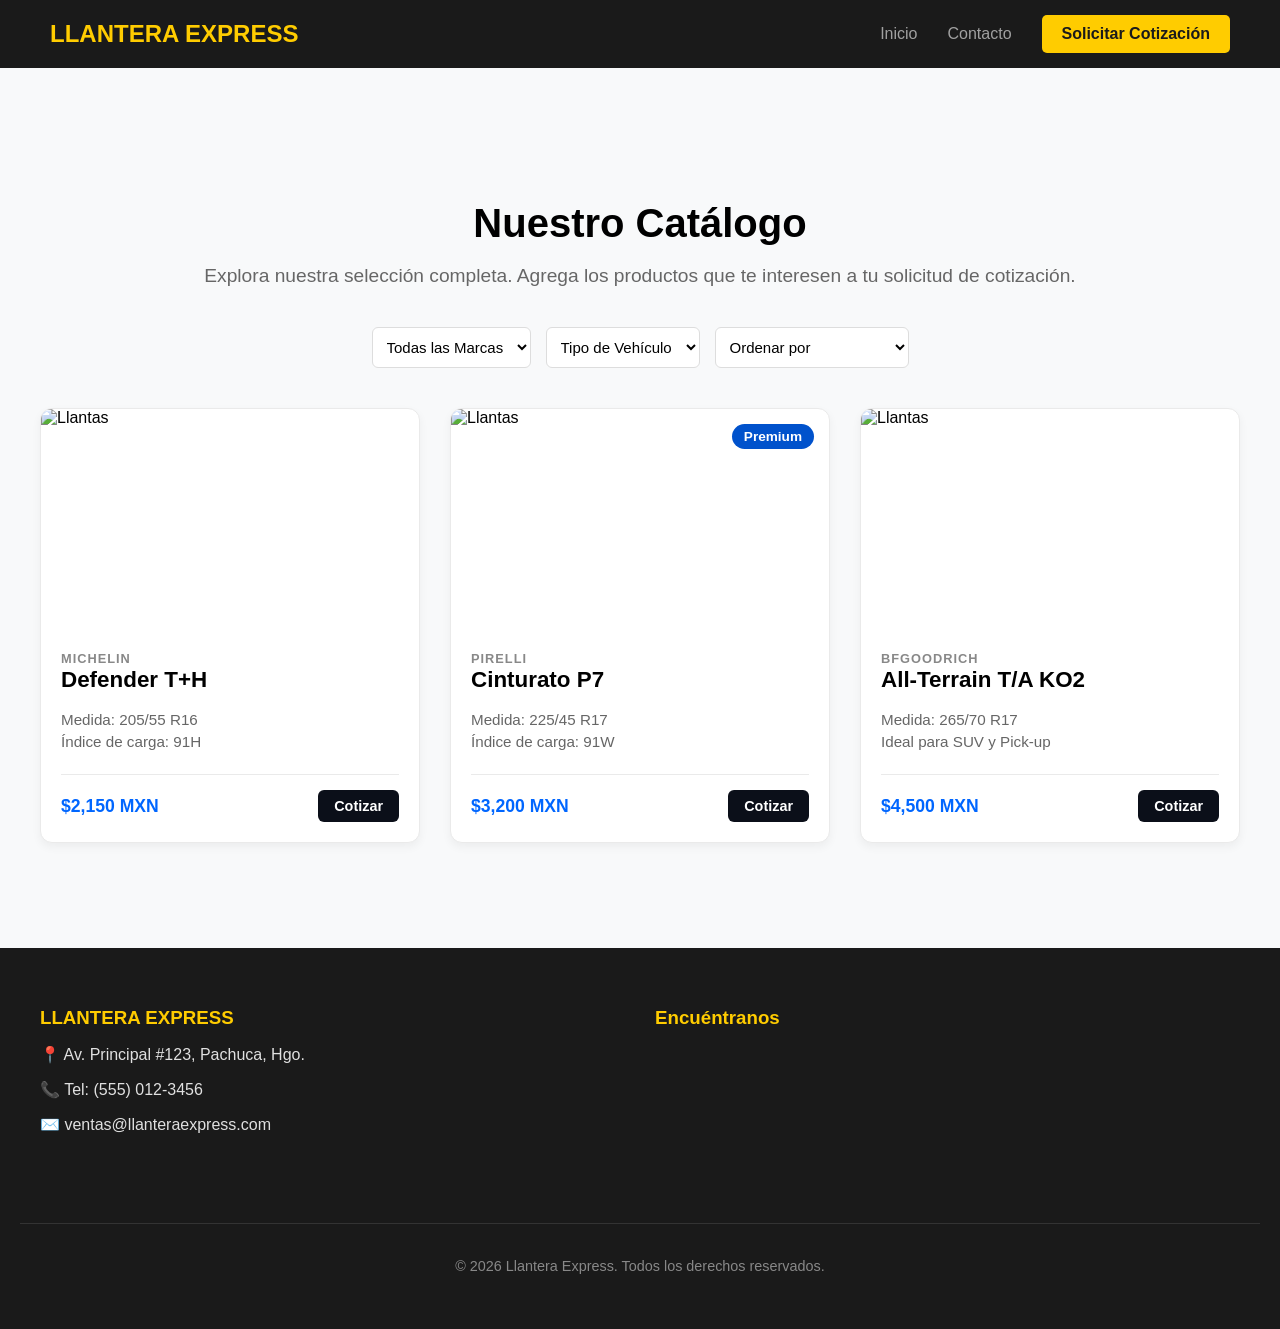
==== catalogo.html @ 2b2d165e "1.1 version" ====
<!DOCTYPE html>
<html lang="es">
<head>
    <meta charset="UTF-8">
    <meta name="viewport" content="width=device-width, initial-scale=1.0">
    <title>Catálogo Completo | Llantera Express</title>
    <link rel="stylesheet" href="style.css">
</head>
<body>

    <header>
        <div class="logo">LLANTERA EXPRESS</div>
        <nav>
            <a href="index.html" class="link-menu">Inicio</a>
            <a href="#contacto" class="link-menu">Contacto</a>
            <a href="cotizaciones.html" class="btn-cotizar">Solicitar Cotización</a>
        </nav>
    </header>

    <section class="pagina-catalogo">
        <div class="catalogo-header">
            <h2>Nuestro Catálogo</h2>
            <p>Explora nuestra selección completa. Agrega los productos que te interesen a tu solicitud de cotización.</p>
        </div>

        <div class="filtros-catalogo">
            <select><option>Todas las Marcas</option><option>Michelin</option><option>Pirelli</option></select>
            <select><option>Tipo de Vehículo</option><option>Auto</option><option>Camioneta</option></select>
            <select><option>Ordenar por</option><option>Precio: Menor a Mayor</option><option>Precio: Mayor a Menor</option></select>
        </div>

        <div class="grid-tarjetas">
            <div class="tarjeta">
                <div class="imagen-contenedor">
                    <img src="https://images.unsplash.com/photo-1578844251758-2f71da64c96f?ixlib=rb-1.2.1&auto=format&fit=crop&w=600&q=80" alt="Llantas">
                </div>
                <div class="contenido-tarjeta">
                    <span class="marca-texto">MICHELIN</span>
                    <h3>Defender T+H</h3>
                    <p>Medida: 205/55 R16<br>Índice de carga: 91H</p>
                    <div class="precio-accion">
                        <span class="precio">$2,150 MXN</span>
                        <a href="cotizaciones.html" class="btn-detalles">Cotizar</a>
                    </div>
                </div>
            </div>

            <div class="tarjeta">
                <div class="imagen-contenedor">
                    <span class="etiqueta premium">Premium</span>
                    <img src="https://images.unsplash.com/photo-1549491682-996b0200557b?ixlib=rb-1.2.1&auto=format&fit=crop&w=600&q=80" alt="Llantas">
                </div>
                <div class="contenido-tarjeta">
                    <span class="marca-texto">PIRELLI</span>
                    <h3>Cinturato P7</h3>
                    <p>Medida: 225/45 R17<br>Índice de carga: 91W</p>
                    <div class="precio-accion">
                        <span class="precio">$3,200 MXN</span>
                        <a href="cotizaciones.html" class="btn-detalles">Cotizar</a>
                    </div>
                </div>
            </div>

            <div class="tarjeta">
                <div class="imagen-contenedor">
                    <img src="https://images.unsplash.com/photo-1541443131876-44b03de101c5?ixlib=rb-1.2.1&auto=format&fit=crop&w=600&q=80" alt="Llantas">
                </div>
                <div class="contenido-tarjeta">
                    <span class="marca-texto">BFGOODRICH</span>
                    <h3>All-Terrain T/A KO2</h3>
                    <p>Medida: 265/70 R17<br>Ideal para SUV y Pick-up</p>
                    <div class="precio-accion">
                        <span class="precio">$4,500 MXN</span>
                        <a href="cotizaciones.html" class="btn-detalles">Cotizar</a>
                    </div>
                </div>
            </div>
            
            </div>
    </section>

    <footer id="contacto">
        <div class="footer-contenido">
            <div class="footer-info">
                <h3>LLANTERA EXPRESS</h3>
                <p>📍 Av. Principal #123, Pachuca, Hgo.</p>
                <p>📞 Tel: (555) 012-3456</p>
                <p>✉️ ventas@llanteraexpress.com</p>
            </div>
            <div class="footer-mapa">
                <h3>Encuéntranos</h3>
                <iframe src="https://www.google.com/maps/embed?pb=!1m18!1m12!1m3!1d119981.38531765103!2d-98.83594830303896!3d20.103551573210464!2m3!1f0!2f0!3f0!3m2!1i1024!2i768!4f13.1!3m3!1m2!1s0x85d109d9369bca93%3A0xcf91a5fbcf6953ed!2sPachuca%20de%20Soto%2C%20Hgo.!5e0!3m2!1ses!2smx!4v1709660000000!5m2!1ses!2smx" width="100%" height="150" style="border:0; border-radius:8px;" allowfullscreen="" loading="lazy"></iframe>
            </div>
        </div>
        <div class="footer-bottom">
            <p>© 2026 Llantera Express. Todos los derechos reservados.</p>
        </div>
    </footer>

</body>
</html>
---- style.css ----
/* --- ESTILOS GENERALES Y HERO --- */
body { 
    margin: 0; 
    font-family: 'Segoe UI', Tahoma, Geneva, Verdana, sans-serif; 
}

header { 
    background-color: #1a1a1a; 
    color: white; 
    padding: 15px 50px; 
    display: flex; 
    justify-content: space-between; 
    align-items: center; 
}

.logo { font-size: 24px; font-weight: bold; color: #ffcc00; }
/* Estilos del botón de cotizar en el encabezado */
.btn-cotizar { 
    background-color: #ffcc00; 
    color: #1a1a1a; 
    padding: 10px 20px; 
    text-decoration: none; 
    font-weight: bold; 
    border-radius: 5px; 
    transition: background-color 0.3s ease;
}

.btn-cotizar:hover {
    background-color: #e6b800; /* Se pone un poco más oscuro al pasar el mouse */
}
.hero {
    background: linear-gradient(rgba(0, 0, 0, 0.7), rgba(0, 0, 0, 0.7)), url('https://images.unsplash.com/photo-1580273916550-e323be2ae537?ixlib=rb-1.2.1&auto=format&fit=crop&w=1920&q=80') center/cover;
    height: 80vh;
    display: flex;
    justify-content: center;
    align-items: center;
    color: white;
    text-align: center;
}

/* --- COMPORTAMIENTO DE LA PÁGINA --- */
/* Esto hace que el salto a las secciones sea un deslizamiento suave y no de golpe */
html {
    scroll-behavior: smooth;
}

/* --- ESTILOS DEL MENÚ DE NAVEGACIÓN --- */
header nav {
    display: flex;
    align-items: center;
    gap: 30px; /* Separa los elementos del menú */
}

/* Letras grises para Catálogo y Contacto */
.link-menu {
    color: #a0a0a0; /* Color gris */
    text-decoration: none;
    font-size: 1rem;
    font-weight: 500;
    transition: color 0.3s ease;
}

/* Efecto al pasar el mouse (se ilumina en blanco) */
.link-menu:hover {
    color: #ffffff;
}

.hero h1 { font-size: 3rem; margin-bottom: 10px; }

/* --- ESTILOS DE LA CINTA DE OFERTAS --- */
.cinta-ofertas {
    background-color: #e60000; /* Rojo que combina con tu botón de búsqueda */
    color: white;
    padding: 12px 0;
    overflow: hidden; /* Oculta el texto que se sale de la pantalla */
    position: relative;
    white-space: nowrap; /* Evita que el texto salte a la siguiente línea */
    box-shadow: 0 4px 6px rgba(0,0,0,0.1);
    z-index: 10; /* Asegura que la sombra se vea sobre el catálogo */
}

.cinta-track {
    display: inline-flex;
    gap: 80px; /* Espacio de separación entre cada anuncio */
    /* La animación dura 25 segundos, velocidad constante, y se repite infinitamente */
    animation: scrollCinta 25s linear infinite;
}

.oferta-item {
    font-size: 1.1rem;
    font-weight: 600;
    letter-spacing: 0.5px;
}

/* Pausar la animación si el usuario pone el mouse encima para leer con calma */
.cinta-ofertas:hover .cinta-track {
    animation-play-state: paused;
}

/* Animación de desplazamiento continuo */
@keyframes scrollCinta {
    0% { transform: translateX(0); }
    100% { transform: translateX(-50%); } 
    /* Se mueve exactamente el 50% (el primer grupo) para reiniciar el bucle sin que se note */
}

.buscador-llantas {
    background-color: white;
    padding: 20px;
    border-radius: 8px;
    display: flex;
    gap: 15px;
    margin-top: 30px;
    box-shadow: 0 4px 15px rgba(0,0,0,0.2);
    justify-content: center;
}

.buscador-llantas select, .buscador-llantas button {
    padding: 10px;
    font-size: 16px;
    border: 1px solid #ccc;
    border-radius: 4px;
}

.buscador-llantas button {
    background-color: #e60000;
    color: white;
    border: none;
    cursor: pointer;
    font-weight: bold;
}

/* --- ESTILOS DEL CATÁLOGO (ESTO REPARA LA VISTA) --- */
.catalogo {
    padding: 60px 20px;
    background-color: #f8f9fa; /* Fondo gris claro */
    color: #333;
}

.catalogo-header {
    text-align: center;
    margin-bottom: 40px;
}

.catalogo-header h2 {
    font-size: 2.5rem;
    margin-bottom: 10px;
}

.catalogo-header p {
    font-size: 1.2rem;
    color: #666;
}

/* Sistema de cuadrícula para las tarjetas */
.grid-tarjetas {
    display: grid;
    grid-template-columns: repeat(auto-fit, minmax(300px, 1fr));
    gap: 30px;
    max-width: 1200px;
    margin: 0 auto;
}

/* Diseño de cada tarjeta */
.tarjeta {
    background-color: white;
    border-radius: 12px;
    box-shadow: 0 4px 10px rgba(0,0,0,0.05); /* Sombra suave */
    overflow: hidden; /* Para los bordes redondeados */
    border: 1px solid #eaeaea;
    transition: transform 0.3s;
}

.tarjeta:hover {
    transform: translateY(-5px); /* Pequeño efecto al pasar el ratón */
    box-shadow: 0 8px 20px rgba(0,0,0,0.1);
}

.imagen-contenedor {
    position: relative;
    height: 220px;
}

.imagen-contenedor img {
    width: 100%;
    height: 100%;
    object-fit: cover; /* Para que la imagen no se deforme */
}

/* Etiquetas sobre las imágenes */
.etiqueta {
    position: absolute;
    top: 15px;
    right: 15px;
    color: white;
    padding: 5px 12px;
    border-radius: 20px;
    font-size: 0.85rem;
    font-weight: bold;
}

.popular { background-color: #0066ff; }
.premium { background-color: #0052cc; }
.valor { background-color: #0047b3; }

.contenido-tarjeta {
    padding: 20px;
}

.contenido-tarjeta h3 {
    margin: 0 0 10px 0;
    font-size: 1.4rem;
}

.contenido-tarjeta p {
    color: #666;
    font-size: 0.95rem;
    line-height: 1.5;
    margin-bottom: 20px;
    min-height: 45px; /* Altura mínima para alinear los precios */
}

.precio-accion {
    display: flex;
    justify-content: space-between;
    align-items: center;
    border-top: 1px solid #eaeaea;
    padding-top: 15px;
}

.precio {
    color: #0066ff;
    font-size: 1.1rem;
    font-weight: bold;
}

.btn-detalles {
    background-color: #0b0f19; /* Botón oscuro como en tu imagen */
    color: white;
    text-decoration: none;
    padding: 8px 16px;
    border-radius: 6px;
    font-weight: bold;
    font-size: 0.9rem;
}

/* --- ESTILOS DEL FOOTER --- */
footer {
    background-color: #1a1a1a;
    color: #e0e0e0;
    padding: 40px 20px;
}

.footer-contenido {
    display: grid;
    grid-template-columns: repeat(auto-fit, minmax(250px, 1fr));
    gap: 30px;
    max-width: 1200px;
    margin: 0 auto;
}

.footer-contenido h3 { color: #ffcc00; margin-bottom: 10px; }

.footer-bottom {
    text-align: center;
    border-top: 1px solid #333;
    padding-top: 20px;
    font-size: 0.9rem;
    color: #888;
    margin-top: 30px;
}

/* --- ESTILOS DE "POR QUÉ ELEGIRNOS" --- */
.por-que-elegirnos {
    background-color: #0052cc; /* Color azul adaptado a tu paleta */
    color: white;
    padding: 70px 20px;
    text-align: center;
}

.por-que-header {
    margin-bottom: 50px;
}

.por-que-header h2 {
    font-size: 2.5rem;
    margin-bottom: 10px;
    margin-top: 0;
}

.por-que-header p {
    font-size: 1.2rem;
    opacity: 0.9;
    margin: 0;
}

.grid-ventajas {
    display: grid;
    grid-template-columns: repeat(auto-fit, minmax(220px, 1fr));
    gap: 40px;
    max-width: 1200px;
    margin: 0 auto;
}

.ventaja {
    display: flex;
    flex-direction: column;
    align-items: center;
}

.icono-ventaja {
    background-color: rgba(255, 255, 255, 0.15); /* Círculo de fondo semitransparente */
    width: 80px;
    height: 80px;
    border-radius: 50%;
    display: flex;
    justify-content: center;
    align-items: center;
    margin-bottom: 20px;
    transition: transform 0.3s;
}

.ventaja:hover .icono-ventaja {
    transform: scale(1.1); /* Efecto de que el icono crece un poco al pasar el mouse */
    background-color: rgba(255, 255, 255, 0.25);
}

.icono-ventaja svg {
    width: 36px;
    height: 36px;
    color: white;
}

.ventaja h3 {
    font-size: 1.3rem;
    margin-bottom: 15px;
    margin-top: 0;
}

.ventaja p {
    font-size: 0.95rem;
    line-height: 1.6;
    opacity: 0.85;
    margin: 0;
}

/* --- ESTILOS EXCLUSIVOS PARA LA PÁGINA DEL CATÁLOGO --- */
.pagina-catalogo {
    padding: 100px 20px 60px 20px; /* Un poco más de espacio arriba porque no hay imagen de fondo (Hero) */
    background-color: #f8f9fa;
    min-height: 80vh;
}

.filtros-catalogo {
    display: flex;
    justify-content: center;
    gap: 15px;
    margin-bottom: 40px;
    flex-wrap: wrap; /* Para que se adapte en celulares */
}

.filtros-catalogo select {
    padding: 10px;
    font-size: 15px;
    border: 1px solid #ddd;
    border-radius: 6px;
    background-color: white;
    cursor: pointer;
}

.marca-texto {
    font-size: 0.8rem;
    color: #888;
    font-weight: bold;
    letter-spacing: 1px;
    text-transform: uppercase;
}

/* --- ESTILOS DE LA PÁGINA DE COTIZACIÓN --- */
.pagina-cotizacion {
    padding: 80px 20px;
    background-color: #f8f9fa;
    min-height: 80vh;
    display: flex;
    justify-content: center;
    align-items: center;
}

.contenedor-formulario {
    background-color: white;
    border-radius: 12px;
    box-shadow: 0 10px 30px rgba(0,0,0,0.08);
    display: grid;
    grid-template-columns: 1fr 1.2fr; /* El formulario es un poquito más ancho que la info */
    max-width: 1000px;
    width: 100%;
    overflow: hidden; /* Mantiene los bordes redondeados */
}

/* Panel Oscuro (Izquierdo) */
.info-cotizacion {
    background-color: #1a1a1a;
    color: white;
    padding: 50px 40px;
}

.info-cotizacion h2 {
    color: #ffcc00;
    font-size: 2.2rem;
    margin-top: 0;
    margin-bottom: 20px;
}

.info-cotizacion p {
    font-size: 1.05rem;
    line-height: 1.6;
    color: #e0e0e0;
}

.lista-ventajas {
    list-style: none;
    padding: 0;
    margin-top: 30px;
}

.lista-ventajas li {
    margin-bottom: 15px;
    font-size: 1.05rem;
    color: #f0f0f0;
}

/* Panel Blanco (Derecho - Formulario) */
.formulario {
    padding: 50px 40px;
}

.grupo-input {
    margin-bottom: 20px;
}

.fila-inputs {
    display: grid;
    grid-template-columns: 1fr 1fr;
    gap: 20px;
}

.grupo-input label {
    display: block;
    margin-bottom: 8px;
    font-weight: 600;
    color: #333;
    font-size: 0.9rem;
}

.grupo-input input,
.grupo-input textarea {
    width: 100%;
    padding: 12px;
    border: 1px solid #ccc;
    border-radius: 6px;
    font-size: 1rem;
    font-family: inherit; /* Para que use la misma fuente de la página */
    box-sizing: border-box; /* Evita que el input se salga del borde */
    transition: border-color 0.3s;
}

/* Efecto cuando el usuario está escribiendo */
.grupo-input input:focus,
.grupo-input textarea:focus {
    outline: none;
    border-color: #0052cc;
    box-shadow: 0 0 0 3px rgba(0, 82, 204, 0.1);
}

.btn-enviar-form {
    background-color: #e60000;
    color: white;
    border: none;
    padding: 15px 25px;
    font-size: 1.1rem;
    font-weight: bold;
    border-radius: 6px;
    cursor: pointer;
    width: 100%;
    transition: background-color 0.3s;
    margin-top: 10px;
}

.btn-enviar-form:hover {
    background-color: #cc0000;
}

/* Diseño Responsivo (Para que se acomode en celulares) */
@media (max-width: 768px) {
    .contenedor-formulario {
        grid-template-columns: 1fr; /* Una columna en lugar de dos */
    }
    .fila-inputs {
        grid-template-columns: 1fr; /* Los inputs de correo y tel se apilan */
    }
    .info-cotizacion {
        padding: 40px 20px;
    }
    .formulario {
        padding: 40px 20px;
    }
}
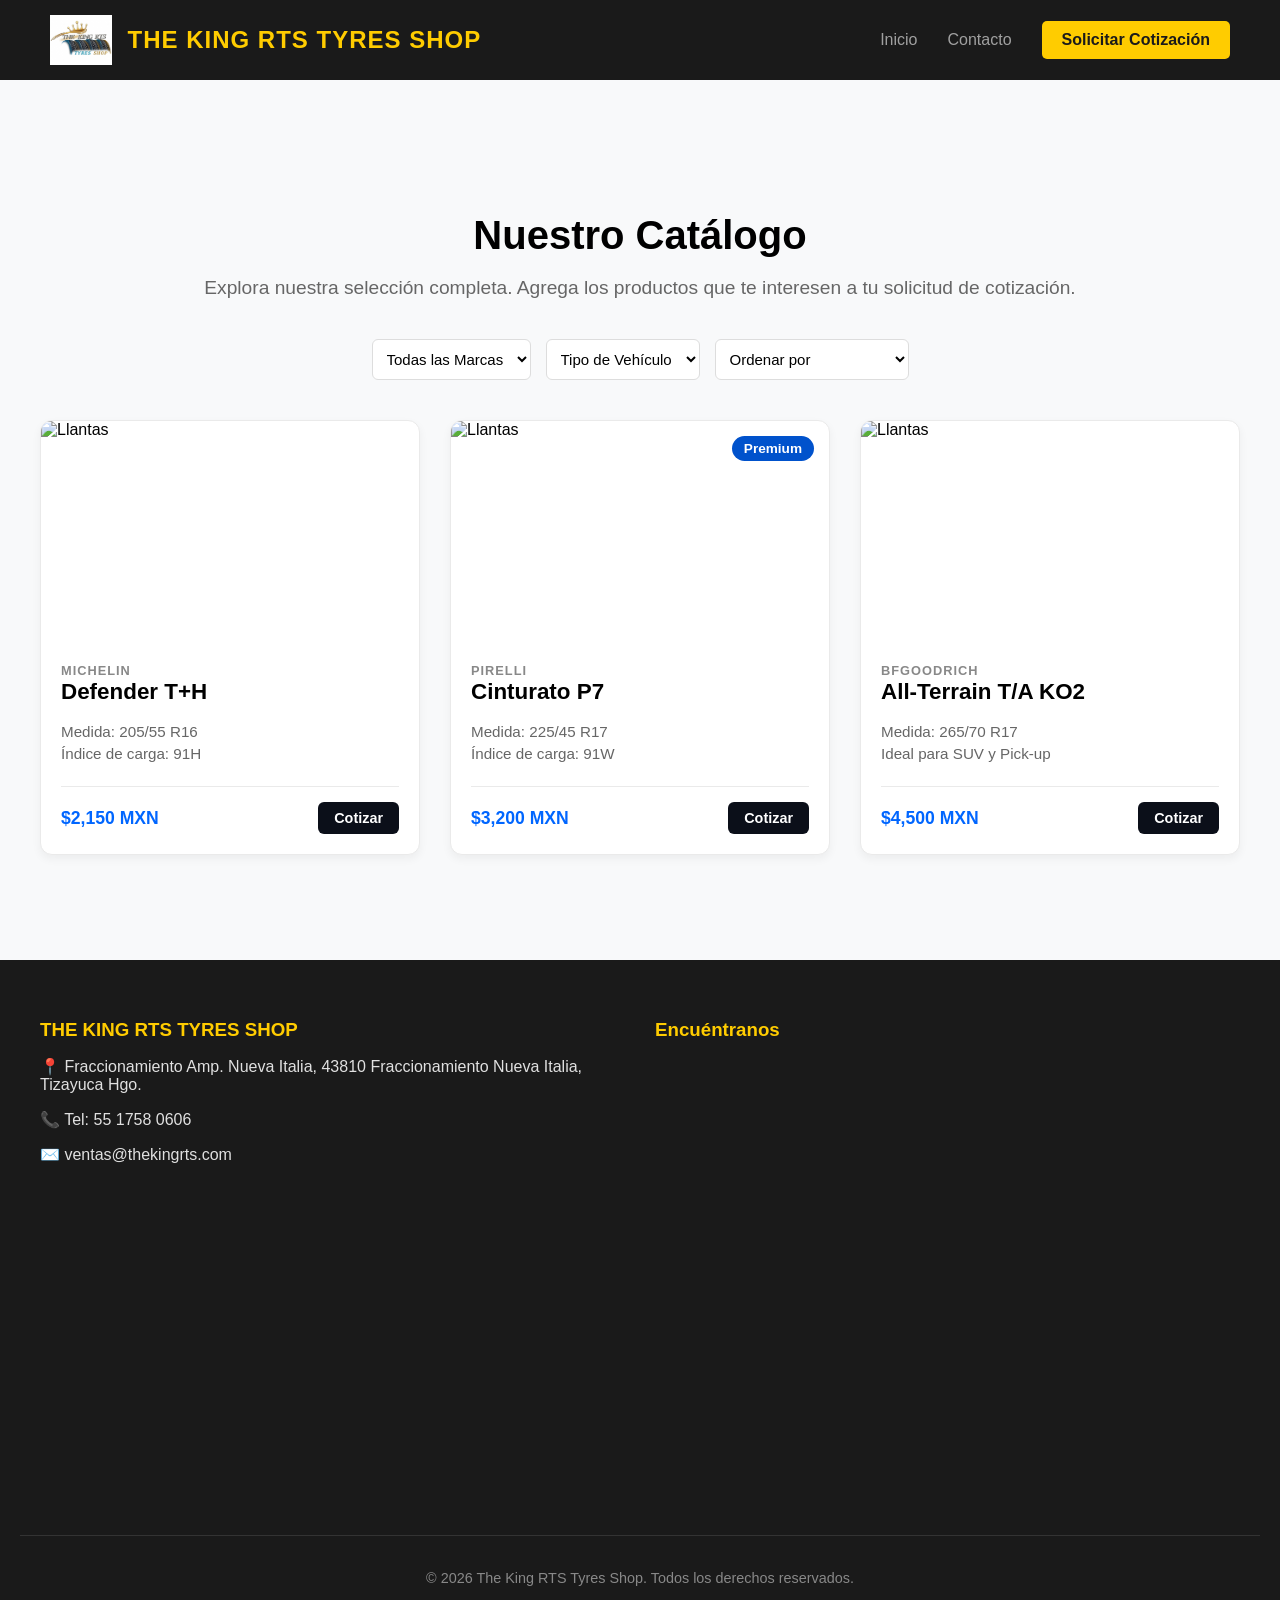
==== commit 1f18a491: "1.2 version" ====
--- a/catalogo.html
+++ b/catalogo.html
@@ -3,13 +3,19 @@
 <head>
     <meta charset="UTF-8">
     <meta name="viewport" content="width=device-width, initial-scale=1.0">
-    <title>Catálogo Completo | Llantera Express</title>
+    <title>Catálogo Completo | THE KING RTS TYRES SHOP</title>
+    
+    <link rel="icon" href="scr/images/logo.png" type="image/png">
+    
     <link rel="stylesheet" href="style.css">
 </head>
 <body>
 
     <header>
-        <div class="logo">LLANTERA EXPRESS</div>
+        <div class="logo-contenedor">
+            <img src="scr/images/logo.png" alt="Logo The King RTS" class="logo-img">
+            <span class="logo-texto">THE KING RTS TYRES SHOP</span>
+        </div>
         <nav>
             <a href="index.html" class="link-menu">Inicio</a>
             <a href="#contacto" class="link-menu">Contacto</a>
@@ -76,24 +82,23 @@
                 </div>
             </div>
             
-            </div>
+        </div>
     </section>
 
-    <footer id="contacto">
+    <footer id="contacto">        
         <div class="footer-contenido">
             <div class="footer-info">
-                <h3>LLANTERA EXPRESS</h3>
-                <p>📍 Av. Principal #123, Pachuca, Hgo.</p>
-                <p>📞 Tel: (555) 012-3456</p>
-                <p>✉️ ventas@llanteraexpress.com</p>
+                <h3>THE KING RTS TYRES SHOP</h3>
+                <p>📍 Fraccionamiento Amp. Nueva Italia, 43810 Fraccionamiento Nueva Italia, Tizayuca Hgo.</p>
+                <p>📞 Tel: 55 1758 0606</p>
+                <p>✉️ ventas@thekingrts.com</p>
             </div>
             <div class="footer-mapa">
                 <h3>Encuéntranos</h3>
-                <iframe src="https://www.google.com/maps/embed?pb=!1m18!1m12!1m3!1d119981.38531765103!2d-98.83594830303896!3d20.103551573210464!2m3!1f0!2f0!3f0!3m2!1i1024!2i768!4f13.1!3m3!1m2!1s0x85d109d9369bca93%3A0xcf91a5fbcf6953ed!2sPachuca%20de%20Soto%2C%20Hgo.!5e0!3m2!1ses!2smx!4v1709660000000!5m2!1ses!2smx" width="100%" height="150" style="border:0; border-radius:8px;" allowfullscreen="" loading="lazy"></iframe>
-            </div>
+            <iframe src="https://www.google.com/maps/embed?pb=!1m18!1m12!1m3!1d3752.066675147714!2d-98.94057670000001!3d19.8794063!2m3!1f0!2f0!3f0!3m2!1i1024!2i768!4f13.1!3m3!1m2!1s0x85d1910031cf00c9%3A0xeb2c55b25f9f79be!2sTHE%20KING%20RTS%20TYRES%20SHOP!5e0!3m2!1ses-419!2smx!4v1772752138434!5m2!1ses-419!2smx" width="600" height="450" style="border:0;" allowfullscreen="" loading="lazy" referrerpolicy="no-referrer-when-downgrade"></iframe>            </div>
         </div>
         <div class="footer-bottom">
-            <p>© 2026 Llantera Express. Todos los derechos reservados.</p>
+            <p>© 2026 The King RTS Tyres Shop. Todos los derechos reservados.</p>
         </div>
     </footer>
 
--- a/style.css
+++ b/style.css
@@ -13,7 +13,25 @@
     align-items: center; 
 }
 
-.logo { font-size: 24px; font-weight: bold; color: #ffcc00; }
+/* --- ESTILOS DEL LOGO EN EL ENCABEZADO --- */
+.logo-contenedor {
+    display: flex;
+    align-items: center; /* Centra la imagen y el texto verticalmente */
+    gap: 15px; /* Separación entre el dibujo y las letras */
+}
+
+.logo-img {
+    height: 50px; /* Controla el alto de tu imagen para que no deforme el menú */
+    width: auto; /* Mantiene la proporción de la imagen original */
+    object-fit: contain;
+}
+
+.logo-texto {
+    color: #ffcc00; /* El color amarillo que tienes en tu captura */
+    font-size: 1.5rem;
+    font-weight: bold;
+    letter-spacing: 1px;
+}
 /* Estilos del botón de cotizar en el encabezado */
 .btn-cotizar { 
     background-color: #ffcc00; 
